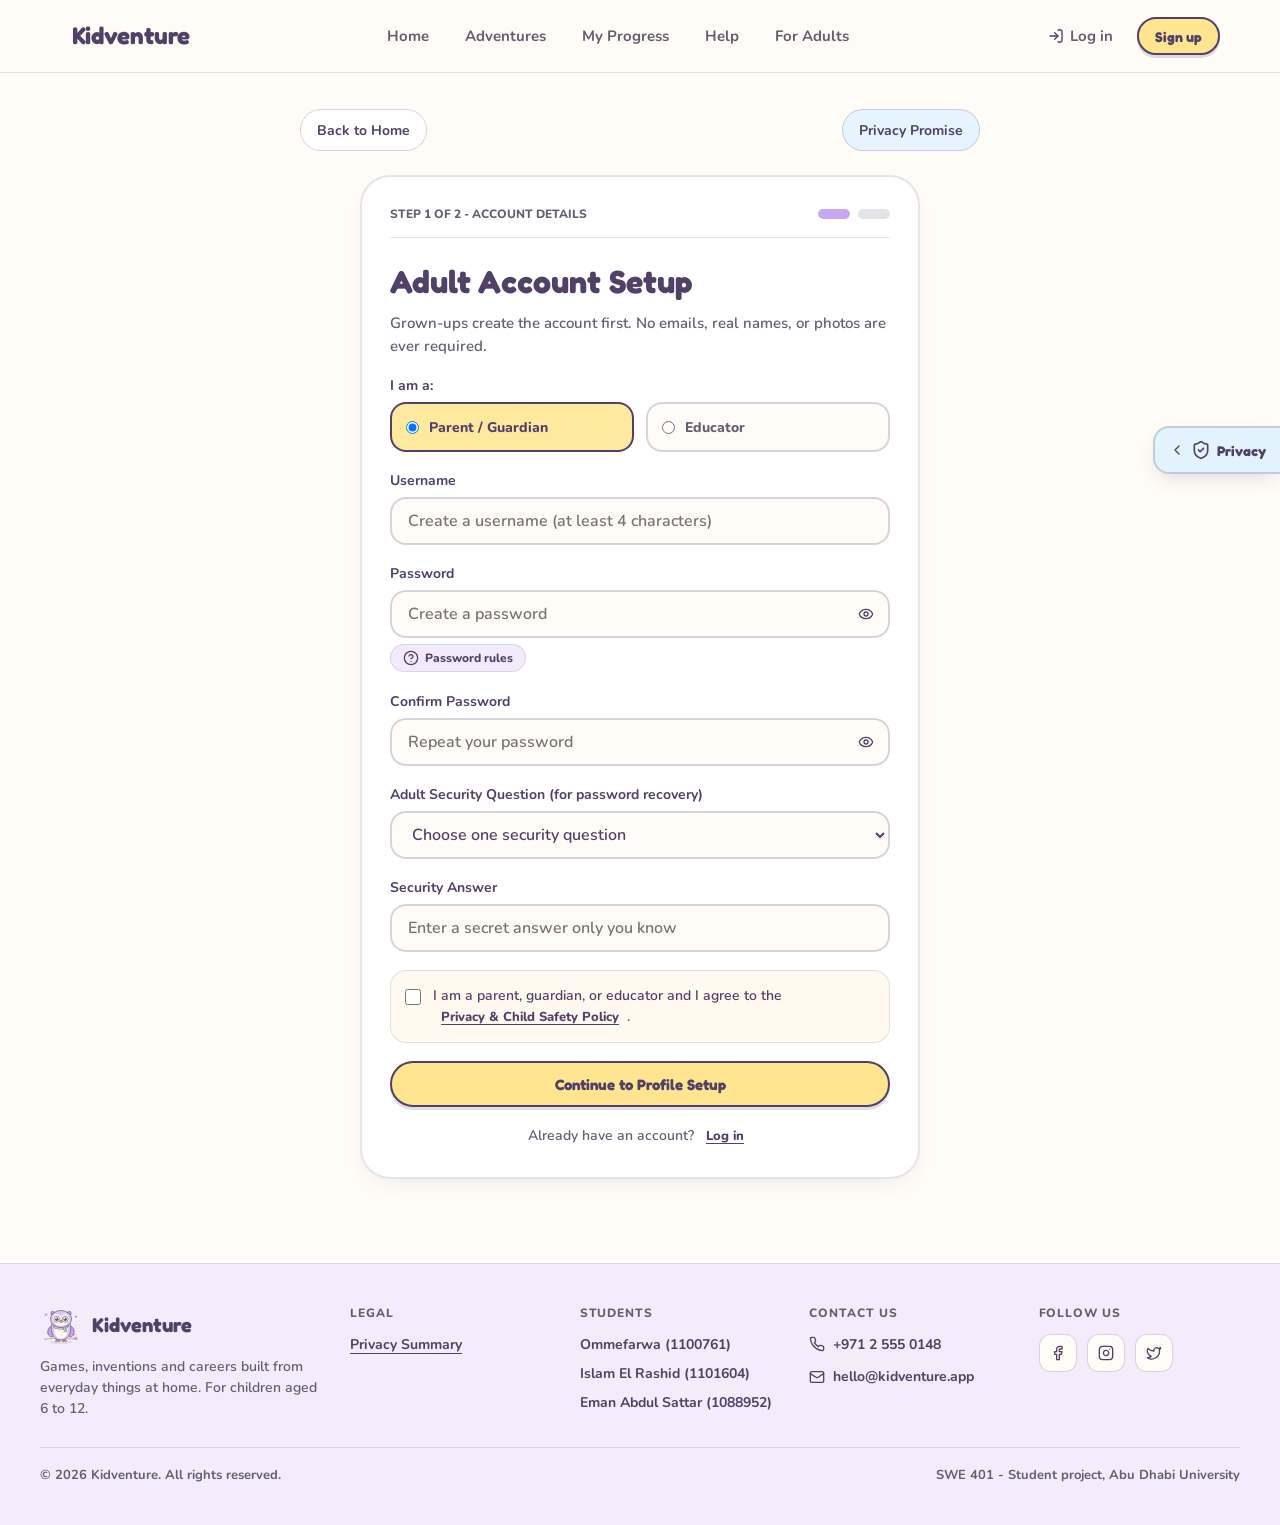
==== career-quest.html @ ae2e052d "Add interactive adventure pages, styles, and game logic." ====
<!doctype html>
<html lang="en">
  <head>
    <meta charset="UTF-8" />
    <meta name="viewport" content="width=device-width, initial-scale=1.0" />
    <title>AI Career Quest | Kidventure</title>
    <meta
      name="description"
      content="Explore interactive real-world roleplay missions as a Doctor, Engineer, Astronaut, or Scientist on Kidventure."
    />
    <link rel="preconnect" href="https://fonts.googleapis.com" />
    <link rel="preconnect" href="https://fonts.gstatic.com" crossorigin />
    <link
      rel="stylesheet"
      href="https://fonts.googleapis.com/css2?family=Fredoka:wght@400;500;600;700&family=Nunito:wght@500;600;700;800&display=swap"
    />
    <link rel="stylesheet" href="./styles.css" />
    <link rel="stylesheet" href="./adventures.css" />
  <script src="/_aistudio-iframe.js?v=29045eb3"></script></head>
  <body>
    <!-- Main page wrapper with shared header, Career Quest area, and footer -->
    <div class="page-wrapper">
      <div id="skip-link"></div>
      <header id="site-header"></header>

      <!-- Main content box where JavaScript draws the career picker and story steps -->
      <main id="main-content" class="page-content">
        <section id="career-quest-root" class="adventure-page"></section>
      </main>

      <footer id="site-footer"></footer>
    </div>

    <script src="./shared.js"></script>
    <script src="./adventures.js"></script>
    <script>
      var user = requireSignedInUser('career-explorer');
      var root = document.getElementById('career-quest-root');

      var questState = {
        step: 'select',
        profession: '',
        selectError: '',
        loadingError: '',
        scenario: null,
        chosenChoiceId: '',
        targetScene: 1,
        choiceError: '',
        notes: '',
        propImage: null,
        saved: false
      };

      // Takes the child back to the My Progress page
      function goBackToProgress() {
        window.location.href = './progress.html';
      }

      // Builds the top Back button, name tag, and mint Career Quest banner
      function makeBannerHtml() {
        return (
          '<div class="top-bar-row">' +
            '<button type="button" data-go-back class="back-button back-button-mint">' +
              drawSmallIcon('arrow-left', 'small-icon') +
              '<span>Back to Adventures</span>' +
            '</button>' +
            '<div class="user-tag">' +
              '<span>' + makeTextSafe(user.nickname) + '</span>' +
              ' &middot; ' +
              '<span>Ages ' + makeTextSafe(user.ageGroup) + '</span>' +
            '</div>' +
          '</div>' +
          '<div class="banner-card banner-mint">' +
            '<div class="banner-grid">' +
              '<div>' +
                '<p class="small-label">AI Career Quest</p>' +
                '<h1 class="banner-title">What Do You Want to Be Today?</h1>' +
                '<p class="banner-desc">Pick a career, make real-world problem-solving choices, and see how each decision shapes your mission!</p>' +
              '</div>' +
              '<div class="banner-art">' + buildActivityOwlSvg('career-explorer') + '</div>' +
            '</div>' +
          '</div>'
        );
      }

      // Draws whichever step of Career Quest is currently open
      function drawCareerPage() {
        if (!user || !root) return;
        var bodyHtml = '';

        if (questState.step === 'select') {
          var selectErrorHtml = '';
          if (questState.selectError) {
            selectErrorHtml = '<div role="alert" class="error-box">' + drawSmallIcon('circle-alert', 'medium-icon') + '<span>' + makeTextSafe(questState.selectError) + '</span></div>';
          }

          var defaultSelected = questState.profession ? '' : 'selected';
          var optionsHtml = '<option value="" disabled ' + defaultSelected + '>Select a profession...</option>';
          for (var i = 0; i < CAREER_LIST.length; i++) {
            var professionName = CAREER_LIST[i];
            var selectedText = questState.profession === professionName ? 'selected' : '';
            optionsHtml += '<option value="' + makeTextSafe(professionName) + '" ' + selectedText + '>' + makeTextSafe(professionName) + '</option>';
          }

          bodyHtml =
            '<form id="career-select-form" class="panel-card" novalidate>' +
              '<div>' +
                '<h2 class="panel-title">Choose Your Career Quest</h2>' +
                '<p class="panel-subtitle">Pick a profession below to begin your interactive mission!</p>' +
              '</div>' +
              selectErrorHtml +
              '<div class="field-group">' +
                '<label for="career-select" class="field-label">Select a Profession</label>' +
                '<select id="career-select" name="career_profession" class="select-input" required>' + optionsHtml + '</select>' +
              '</div>' +
              '<div class="panel-footer">' +
                '<button type="button" data-go-back class="button button-white">' + drawSmallIcon('arrow-left', 'small-icon') + '<span>Back to Adventures</span></button>' +
                '<div class="footer-actions">' +
                  '<button type="button" id="preview-loading-btn" class="back-button back-button-mint">' + drawSmallIcon('eye', 'small-icon') + '<span>Preview Loading Screen</span></button>' +
                  '<button type="submit" class="button button-mint button-large"><span>Start Mission</span>' + drawSmallIcon('arrow-right', 'small-icon') + '</button>' +
                '</div>' +
              '</div>' +
            '</form>';
        } else if (questState.step === 'loading') {
          bodyHtml = '<div id="discovery-room-box"></div>';
        } else if (questState.step === 'mission' && questState.scenario && questState.profession) {
          var scene = questState.scenario;
          var sceneLabel = scene.profession + ' - Scene ' + scene.stepNumber + ' of 2';
          var sceneBoxTitle = 'Scenario';
          if (scene.stepNumber === 3) {
            sceneLabel = scene.profession + ' - Mission Summary';
            sceneBoxTitle = 'Mission Result';
          }

          var bottomHtml = '';
          if (scene.stepNumber < 3) {
            var choiceErrorHtml = '';
            if (questState.choiceError) {
              choiceErrorHtml = '<div role="alert" class="error-box">' + drawSmallIcon('circle-alert', 'medium-icon') + '<span>' + makeTextSafe(questState.choiceError) + '</span></div>';
            }

            var choicesHtml = '';
            for (var c = 0; c < scene.choices.length; c++) {
              var choice = scene.choices[c];
              var isSelected = questState.chosenChoiceId === choice.id;
              var buttonClass = 'choice-button';
              if (isSelected) {
                buttonClass += ' selected';
              }
              choicesHtml +=
                '<button type="button" data-career-choice="' + makeTextSafe(choice.id) + '" aria-pressed="' + isSelected + '" class="' + buttonClass + '">' +
                  '<div>' +
                    '<p class="choice-title">' + makeTextSafe(choice.label) + '</p>' +
                    '<p class="choice-sub">' + makeTextSafe(choice.summary) + '</p>' +
                  '</div>' +
                  drawSmallIcon('arrow-right', 'small-icon') +
                '</button>';
            }

            bottomHtml =
              choiceErrorHtml +
              '<div class="detail-box-list">' +
                '<h3 class="detail-box-title">' + makeTextSafe(scene.question) + '</h3>' +
                '<div class="choice-list">' + choicesHtml + '</div>' +
              '</div>' +
              '<div class="detail-box detail-cream detail-box-list">' +
                '<div>' +
                  '<h4 class="detail-box-title-small">Share Your Own Idea or Prop Photo (Optional)</h4>' +
                  '<p class="detail-box-hint">Type or speak what you would do, or snap/upload a picture of a prop you are using!</p>' +
                '</div>' +
                '<div class="field-group">' +
                  '<label for="mission-notes-textarea" class="field-label">Your mission notes (Text or Voice)</label>' +
                  '<textarea id="mission-notes-textarea" rows="2" placeholder="e.g., I drew a stethoscope badge or planned my own rescue step!" class="textarea-input">' + makeTextSafe(questState.notes) + '</textarea>' +
                '</div>' +
                '<div id="mission-voice-box"></div>' +
                '<div id="mission-photo-box"></div>' +
              '</div>' +
              '<div class="panel-footer">' +
                '<button type="button" data-change-career class="button button-white"><span>Change Profession</span></button>' +
                '<button type="button" id="continue-scene-btn" class="button button-mint button-large"><span>Continue</span>' + drawSmallIcon('arrow-right', 'small-icon') + '</button>' +
              '</div>';
          } else {
            var noteBoxHtml = '';
            if (questState.notes.trim()) {
              noteBoxHtml = '<div class="note-banner">Your mission note: &ldquo;' + makeTextSafe(questState.notes.trim()) + '&rdquo;</div>';
            }

            var saveButtonHtml = '<button type="button" id="complete-mission-btn" class="button button-yellow">' + drawSmallIcon('star', 'small-icon') + '<span>Complete Mission</span></button>';
            if (questState.saved) {
              saveButtonHtml = '<button type="button" data-go-back class="button button-yellow">' + drawSmallIcon('circle-check', 'small-icon') + '<span>Saved! View My Progress</span></button>';
            }

            bottomHtml =
              noteBoxHtml +
              '<div class="panel-footer">' +
                '<div class="footer-actions">' +
                  '<button type="button" id="retry-choices-btn" class="button button-white">' + drawSmallIcon('refresh-cw', 'small-icon') + '<span>Try Different Choices</span></button>' +
                  '<button type="button" data-change-career class="button button-mint"><span>Change Profession</span></button>' +
                '</div>' +
                saveButtonHtml +
              '</div>';
          }

          bodyHtml =
            '<div class="panel-card">' +
              '<div class="sample-banner">' + drawSmallIcon('sparkles', 'small-icon') + '<span>Sample Career Story Preview</span></div>' +
              '<div class="panel-header">' +
                '<div>' +
                  '<p class="small-label">' + makeTextSafe(sceneLabel) + '</p>' +
                  '<h2 class="panel-title panel-title-row">' +
                    drawSmallIcon('compass', 'large-icon') +
                    '<span>' + makeTextSafe(scene.profession) + ' Mission</span>' +
                  '</h2>' +
                '</div>' +
                '<button type="button" data-change-career class="back-button back-button-mint">' +
                  drawSmallIcon('refresh-cw', 'small-icon') +
                  '<span>Change Profession</span>' +
                '</button>' +
              '</div>' +
              '<div class="detail-box detail-mint">' +
                '<p class="small-label">' + sceneBoxTitle + '</p>' +
                '<p class="detail-box-story">' + makeTextSafe(scene.scenario) + '</p>' +
                '<p class="objective-line">Mission Objective: <span class="difficulty-value">' + makeTextSafe(scene.objective) + '</span></p>' +
              '</div>' +
              bottomHtml +
            '</div>';
        }

        root.innerHTML = makeBannerHtml() + bodyHtml;

        var backButtons = root.querySelectorAll('[data-go-back]');
        for (var b = 0; b < backButtons.length; b++) {
          backButtons[b].onclick = goBackToProgress;
        }

        if (questState.step === 'select') {
          var careerSelect = document.getElementById('career-select');
          careerSelect.onchange = function () {
            questState.profession = careerSelect.value;
            questState.selectError = '';
          };

          document.getElementById('preview-loading-btn').onclick = function () {
            questState.selectError = '';
            questState.targetScene = 1;
            questState.chosenChoiceId = '';
            questState.saved = false;
            questState.loadingError = '';
            questState.step = 'loading';
            drawCareerPage();
          };

          document.getElementById('career-select-form').onsubmit = function (event) {
            event.preventDefault();
            if (!questState.profession) {
              questState.selectError = 'Please pick a career from the list first!';
              drawCareerPage();
              return;
            }
            questState.selectError = '';
            questState.targetScene = 1;
            questState.chosenChoiceId = '';
            questState.saved = false;
            questState.loadingError = '';
            questState.step = 'loading';
            drawCareerPage();
          };
        } else if (questState.step === 'loading') {
          var statusText = 'Preparing Your Career Mission';
          var roleNote = '';
          if (questState.profession) {
            statusText = 'Preparing Your ' + questState.profession + ' Mission';
            roleNote = 'Selected role: ' + questState.profession;
          }
          var resultButtonLabel = 'View Sample Scenario';
          if (questState.targetScene === 3) {
            resultButtonLabel = 'View Mission Outcome';
          }

          showDiscoveryRoom(document.getElementById('discovery-room-box'), {
            environment: 'discovery',
            statusLabel: statusText,
            professionNote: roleNote,
            resultButtonLabel: resultButtonLabel,
            errorMessage: questState.loadingError,
            onContinueToSample: function () {
              var chosenProfession = questState.profession || 'Astronaut';
              if (!questState.profession) questState.profession = chosenProfession;
              if (questState.targetScene === 1) {
                var sceneOne = getCareerStepOne(chosenProfession);
                questState.scenario = sceneOne;
                questState.chosenChoiceId = (sceneOne.choices[0] && sceneOne.choices[0].id) || '';
              } else if (questState.targetScene === 2) {
                var sceneTwo = getCareerNextStep(chosenProfession, questState.chosenChoiceId);
                questState.scenario = sceneTwo;
                questState.chosenChoiceId = (sceneTwo.choices[0] && sceneTwo.choices[0].id) || '';
              } else {
                questState.scenario = getCareerOutcome(chosenProfession, questState.chosenChoiceId);
              }
              questState.step = 'mission';
              drawCareerPage();
            },
            onCancelToInput: function () {
              questState.loadingError = '';
              if (questState.scenario) {
                questState.step = 'mission';
              } else {
                questState.step = 'select';
              }
              drawCareerPage();
            },
            onRetryRequest: function () {
              questState.loadingError = '';
              drawCareerPage();
            }
          });
        } else if (questState.step === 'mission') {
          var changeCareerButtons = root.querySelectorAll('[data-change-career]');
          for (var p = 0; p < changeCareerButtons.length; p++) {
            changeCareerButtons[p].onclick = function () {
              questState.scenario = null;
              questState.chosenChoiceId = '';
              questState.choiceError = '';
              questState.loadingError = '';
              questState.notes = '';
              questState.propImage = null;
              questState.saved = false;
              questState.step = 'select';
              drawCareerPage();
            };
          }

          var choiceButtons = root.querySelectorAll('[data-career-choice]');
          for (var j = 0; j < choiceButtons.length; j++) {
            choiceButtons[j].onclick = function () {
              questState.chosenChoiceId = this.getAttribute('data-career-choice');
              questState.choiceError = '';
              drawCareerPage();
            };
          }

          var notesTextarea = document.getElementById('mission-notes-textarea');
          if (notesTextarea) {
            notesTextarea.oninput = function () {
              questState.notes = notesTextarea.value;
            };
          }

          var voiceBox = document.getElementById('mission-voice-box');
          if (voiceBox) {
            setupVoiceInput(voiceBox, {
              label: 'Record Voice Response',
              onTranscript: function (spokenText) {
                if (questState.notes) {
                  questState.notes = questState.notes + ' ' + spokenText;
                } else {
                  questState.notes = spokenText;
                }
                if (notesTextarea) notesTextarea.value = questState.notes;
              }
            });
          }

          var photoBox = document.getElementById('mission-photo-box');
          if (photoBox) {
            setupPhotoPicker(photoBox, {
              image: questState.propImage,
              buttonAccentClass: 'button-mint',
              uploadLabel: 'Upload Prop Photo',
              sampleLabel: 'Use sample mission drawing',
              onChange: function (chosenImage) {
                questState.propImage = chosenImage;
              }
            });
          }

          var continueButton = document.getElementById('continue-scene-btn');
          if (continueButton) {
            continueButton.onclick = function () {
              if (!questState.scenario || !questState.profession) return;
              if (!questState.chosenChoiceId) {
                questState.choiceError = 'Tap one of the choices above before continuing!';
                drawCareerPage();
                return;
              }
              questState.choiceError = '';
              if (questState.scenario.stepNumber === 1) {
                questState.targetScene = 2;
              } else {
                questState.targetScene = 3;
              }
              questState.loadingError = '';
              questState.step = 'loading';
              drawCareerPage();
            };
          }

          var retryButton = document.getElementById('retry-choices-btn');
          if (retryButton) {
            retryButton.onclick = function () {
              if (!questState.profession) return;
              questState.targetScene = 1;
              questState.chosenChoiceId = '';
              questState.choiceError = '';
              questState.saved = false;
              questState.loadingError = '';
              questState.step = 'loading';
              drawCareerPage();
            };
          }

          var completeButton = document.getElementById('complete-mission-btn');
          if (completeButton) {
            completeButton.onclick = function () {
              if (!questState.profession || questState.saved) return;
              saveNewAdventure({
                id: 'career-explorer-' + Date.now(),
                feature: 'career-explorer',
                title: questState.profession + ' Career Quest',
                domain: 'Think',
                completedAt: 'Just now'
              });
              questState.saved = true;
              drawCareerPage();
            };
          }
        }
      }

      if (user) {
        loadHeaderAndFooter('adventures');
        drawCareerPage();
      }
    </script>
  </body>
</html>
---- styles.css ----
/* Basic page setup so spacing and text look the same everywhere */
* {
  box-sizing: border-box;
  margin: 0;
  padding: 0;
}

html {
  scroll-behavior: smooth;
}

body {
  font-family: "Nunito", Arial, sans-serif;
  background-color: #FFFCF7;
  color: #514168;
  line-height: 1.5;
}

a {
  color: inherit;
  text-decoration: none;
}

button,
input,
select,
textarea {
  font-family: inherit;
  color: inherit;
}

ul {
  list-style: none;
}

/* Main page box that keeps the bottom footer at the end of the page */
.page-wrapper {
  min-height: 100vh;
  display: flex;
  flex-direction: column;
  background-color: #FFFCF7;
  color: #514168;
}

.page-content {
  flex: 1;
}

.page-container {
  max-width: 1200px;
  margin: 0 auto;
  padding: 0 20px;
}

.help-container {
  max-width: 960px;
  margin: 0 auto;
  padding: 0 20px;
}

.hidden {
  display: none !important;
}

/* Small, medium, and large icon sizes */
.small-icon {
  width: 16px;
  height: 16px;
  display: block;
  flex-shrink: 0;
}

.medium-icon {
  width: 20px;
  height: 20px;
  display: block;
  flex-shrink: 0;
}

.large-icon {
  width: 24px;
  height: 24px;
  display: block;
  flex-shrink: 0;
}

/* Rounded title font, small labels, and yellow marker highlight */
.title-font {
  font-family: "Fredoka", "Nunito", sans-serif;
}

.small-label {
  font-size: 12px;
  font-weight: 800;
  letter-spacing: 0.08em;
  text-transform: uppercase;
  color: #625F70;
}

.highlight-word {
  position: relative;
  display: inline-block;
  z-index: 1;
}

.highlight-word::after {
  content: "";
  position: absolute;
  left: -4px;
  right: -4px;
  bottom: 4px;
  height: 12px;
  background-color: #FFE58F;
  border-radius: 999px;
  z-index: -1;
}

/* Hidden link for keyboard users to jump straight to the main page */
.skip-link {
  position: absolute;
  left: -9999px;
  top: 12px;
  background-color: #FFF2B3;
  color: #514168;
  font-weight: 700;
  padding: 10px 18px;
  border-radius: 999px;
  z-index: 100;
}

.skip-link:focus {
  left: 16px;
}

/* Top menu bar with logo, page links, and login buttons */
.site-header {
  position: sticky;
  top: 0;
  z-index: 30;
  background-color: rgba(255, 252, 247, 0.96);
  border-bottom: 1px solid rgba(81, 65, 104, 0.14);
}

.header-inner {
  max-width: 1200px;
  margin: 0 auto;
  padding: 12px 20px;
  display: flex;
  align-items: center;
  justify-content: space-between;
  gap: 16px;
}

.brand-logo {
  font-family: "Fredoka", "Nunito", sans-serif;
  font-size: 24px;
  font-weight: 700;
  color: #514168;
  padding: 6px 12px;
  border-radius: 999px;
  white-space: nowrap;
  transition: transform 0.18s ease, background-color 0.18s ease;
}

.brand-logo:hover {
  background-color: #FFF4DF;
  transform: translateY(-1px);
}

.top-links {
  display: none;
  align-items: center;
  gap: 8px;
}

.top-link {
  display: inline-flex;
  align-items: center;
  gap: 6px;
  padding: 9px 14px;
  border-radius: 999px;
  font-size: 15px;
  font-weight: 700;
  color: #625F70;
  border: none;
  background: transparent;
  cursor: pointer;
  transition: background-color 0.18s ease, color 0.18s ease, transform 0.18s ease;
}

.top-link:hover {
  background-color: #EFE4FC;
  color: #514168;
  transform: translateY(-1px);
}

.top-link.active {
  background-color: #FFE58F;
  color: #514168;
  box-shadow: 0 3px 0 rgba(81, 65, 104, 0.16);
}

.header-account-area {
  display: none;
  align-items: center;
  gap: 10px;
}

.profile-badge-link {
  display: inline-flex;
  align-items: center;
  gap: 8px;
  padding: 6px 14px;
  min-height: 42px;
  border-radius: 999px;
  border: 1px solid rgba(81, 65, 104, 0.22);
  background-color: rgba(167, 232, 198, 0.7);
  font-size: 14px;
  font-weight: 800;
  color: #514168;
  transition: transform 0.18s ease, background-color 0.18s ease;
}

.profile-badge-link:hover {
  background-color: #9BE3BD;
  transform: translateY(-1px);
}

.logout-button {
  display: inline-flex;
  align-items: center;
  gap: 6px;
  padding: 8px 14px;
  min-height: 42px;
  border-radius: 999px;
  border: 1px solid rgba(81, 65, 104, 0.14);
  background-color: #FFFFFF;
  font-size: 14px;
  font-weight: 700;
  color: #625F70;
  cursor: pointer;
  transition: background-color 0.18s ease, color 0.18s ease;
}

.logout-button:hover {
  background-color: rgba(248, 185, 213, 0.6);
  color: #514168;
}

.mobile-menu-button {
  display: inline-flex;
  align-items: center;
  justify-content: center;
  width: 44px;
  height: 44px;
  border-radius: 999px;
  border: 1px solid rgba(81, 65, 104, 0.22);
  background-color: #FFFFFF;
  color: #514168;
  cursor: pointer;
}

.mobile-menu-panel {
  border-top: 1px solid rgba(81, 65, 104, 0.14);
  background-color: #FFFCF7;
  padding: 16px 20px;
}

.mobile-menu-links {
  display: flex;
  flex-direction: column;
  gap: 6px;
}

.mobile-menu-auth {
  margin-top: 12px;
  padding-top: 12px;
  border-top: 1px solid rgba(81, 65, 104, 0.14);
  display: flex;
  gap: 10px;
  flex-wrap: wrap;
}

/* Rounded buttons used across all pages */
.button {
  display: inline-flex;
  align-items: center;
  justify-content: center;
  gap: 8px;
  min-height: 46px;
  padding: 11px 22px;
  border-radius: 999px;
  border: 2px solid #514168;
  font-family: "Fredoka", "Nunito", sans-serif;
  font-size: 15px;
  font-weight: 700;
  cursor: pointer;
  box-shadow: 0 3px 0 rgba(81, 65, 104, 0.18);
  transition: transform 0.16s ease, background-color 0.16s ease, box-shadow 0.16s ease;
}

.button:hover {
  transform: translateY(-2px);
  box-shadow: 0 6px 14px -6px rgba(81, 65, 104, 0.25);
}

.button:active {
  transform: translateY(1px);
}

.button-small {
  min-height: 38px;
  padding: 6px 16px;
  font-size: 14px;
}

.button-large {
  min-height: 52px;
  padding: 13px 26px;
  font-size: 17px;
}

.button-wide {
  width: 100%;
}

.button-yellow {
  background-color: #FFE58F;
  color: #514168;
}

.button-yellow:hover {
  background-color: #FFD966;
}

.button-white {
  background-color: #FFFFFF;
  color: #514168;
}

.button-white:hover {
  background-color: #EFE4FC;
}

.button-sand {
  background-color: #F6ECE1;
  color: #514168;
}

.button-sand:hover {
  background-color: #EBDCCB;
}

.button-peach {
  background-color: #FFEBE0;
  color: #514168;
}

.button-peach:hover {
  background-color: #FFD8BC;
}

.button-mint {
  background-color: #E2F8EC;
  color: #514168;
}

.button-mint:hover {
  background-color: #C8EBD7;
}

/* Welcome banner at the top of the home page */
.welcome-banner {
  position: relative;
  overflow: hidden;
  padding: 40px 0 80px;
  background: linear-gradient(180deg, #EAF6FE 0%, #F7EFFC 55%, #FFFCF7 100%);
}

.welcome-grid {
  display: grid;
  grid-template-columns: 1fr;
  gap: 36px;
  align-items: center;
}

.welcome-tag {
  font-size: 14px;
  font-weight: 800;
  color: #625F70;
  margin-bottom: 12px;
}

.welcome-title {
  font-family: "Fredoka", "Nunito", sans-serif;
  font-size: 38px;
  font-weight: 700;
  line-height: 1.15;
  color: #514168;
  margin-bottom: 16px;
}

.welcome-text {
  font-size: 18px;
  font-weight: 600;
  color: #625F70;
  max-width: 560px;
  margin-bottom: 22px;
}

.welcome-buttons {
  display: flex;
  flex-wrap: wrap;
  gap: 14px;
  margin-bottom: 18px;
}

.welcome-note {
  display: flex;
  align-items: center;
  gap: 8px;
  font-size: 14px;
  font-weight: 700;
  color: #514168;
}

.owl-card {
  display: flex;
  flex-direction: column;
  align-items: center;
  margin: 0 auto;
  padding: 28px 32px;
  border-radius: 40px;
  border: 2px solid rgba(81, 65, 104, 0.14);
  background-color: rgba(255, 252, 247, 0.85);
  box-shadow: 0 10px 26px -12px rgba(81, 65, 104, 0.14);
}

.owl-caption {
  margin-top: 8px;
  font-size: 12px;
  font-weight: 800;
  color: #625F70;
  text-align: center;
}

.banner-wave {
  position: absolute;
  bottom: 0;
  left: 0;
  right: 0;
  line-height: 0;
  pointer-events: none;
}

.banner-wave-image {
  width: 100%;
  height: 46px;
  display: block;
}

/* Home page spacing and centered section titles */
.home-section {
  padding: 52px 0;
}

.section-header {
  max-width: 680px;
  margin: 0 auto 36px;
  text-align: center;
}

.section-title {
  font-family: "Fredoka", "Nunito", sans-serif;
  font-size: 32px;
  font-weight: 700;
  color: #514168;
  margin-top: 6px;
}

.section-subtitle {
  font-size: 16px;
  font-weight: 600;
  color: #625F70;
  margin-top: 10px;
}

/* Three activity cards */
.three-col-grid {
  display: grid;
  grid-template-columns: 1fr;
  gap: 24px;
}

.activity-card {
  display: flex;
  flex-direction: column;
  height: 100%;
  padding: 24px;
  border-radius: 30px;
  border: 2px solid rgba(81, 65, 104, 0.14);
  transition: transform 0.2s ease, box-shadow 0.2s ease;
}

.activity-card:hover {
  transform: translateY(-4px);
  box-shadow: 0 16px 32px -12px rgba(81, 65, 104, 0.2);
}

.card-sand { background-color: #EBDCCB; }
.card-peach { background-color: #FFD8BC; }
.card-mint { background-color: #C8EBD7; }

.activity-picture-box {
  height: 176px;
  margin-bottom: 18px;
  border-radius: 22px;
  background-color: rgba(255, 255, 255, 0.92);
  padding: 12px;
  display: flex;
  align-items: center;
  justify-content: center;
}

.activity-card-tag {
  font-size: 12px;
  font-weight: 800;
  text-transform: uppercase;
  color: #625F70;
}

.activity-card-title {
  font-family: "Fredoka", "Nunito", sans-serif;
  font-size: 24px;
  font-weight: 700;
  margin-top: 4px;
}

.activity-card-text {
  font-size: 15px;
  font-weight: 600;
  margin-top: 8px;
}

.activity-card-footer {
  margin-top: auto;
  padding-top: 20px;
}

/* How it works three steps box */
.steps-panel {
  background-color: #FFF9EF;
  border: 1px solid rgba(81, 65, 104, 0.14);
  border-radius: 36px;
  padding: 44px 28px;
}

.step-card {
  background-color: #FFFFFF;
  border: 1px solid rgba(81, 65, 104, 0.14);
  border-radius: 26px;
  padding: 26px;
  text-align: center;
  box-shadow: 0 8px 20px -10px rgba(81, 65, 104, 0.1);
}

.step-number {
  width: 54px;
  height: 54px;
  margin: 0 auto 14px;
  border-radius: 999px;
  border: 2px solid rgba(81, 65, 104, 0.22);
  display: flex;
  align-items: center;
  justify-content: center;
  font-family: "Fredoka", "Nunito", sans-serif;
  font-size: 24px;
  font-weight: 700;
}

.step-blue { background-color: #A9D9FA; }
.step-pink { background-color: #F8B9D5; }
.step-green { background-color: #A7E8C6; }

.step-title {
  font-family: "Fredoka", "Nunito", sans-serif;
  font-size: 22px;
  font-weight: 700;
  margin-bottom: 6px;
}

.step-text {
  font-size: 15px;
  font-weight: 600;
  color: #625F70;
}

/* Five learning skills row */
.skills-grid {
  display: grid;
  grid-template-columns: 1fr;
  gap: 16px;
}

.skill-badge {
  display: flex;
  flex-direction: column;
  align-items: center;
  text-align: center;
  padding: 20px;
  border-radius: 26px;
  border: 2px solid rgba(81, 65, 104, 0.14);
  cursor: pointer;
  transition: transform 0.18s ease, box-shadow 0.18s ease;
}

.skill-badge:hover {
  transform: translateY(-3px);
  box-shadow: 0 16px 32px -12px rgba(81, 65, 104, 0.2);
}

.skill-badge.selected {
  border-color: #514168;
  box-shadow: 0 10px 22px -10px rgba(81, 65, 104, 0.24);
}

.skill-blue { background-color: #E3F3FE; }
.skill-pink { background-color: #FDE8F2; }
.skill-green { background-color: #E2F8EC; }
.skill-yellow { background-color: #FFF7D6; }
.skill-purple { background-color: #EFE4FC; }

.skill-title {
  font-family: "Fredoka", "Nunito", sans-serif;
  font-size: 20px;
  font-weight: 700;
  margin-top: 10px;
}

.skill-sub {
  font-size: 14px;
  font-weight: 800;
  color: #514168;
}

.skill-text {
  font-size: 13px;
  font-weight: 600;
  color: #625F70;
  margin-top: 6px;
}

.skill-tip-bar {
  max-width: 780px;
  margin: 24px auto 0;
  padding: 16px 22px;
  border-radius: 22px;
  border: 1px solid rgba(81, 65, 104, 0.14);
  background-color: #FFFFFF;
  display: flex;
  align-items: center;
  gap: 16px;
  box-shadow: 0 10px 26px -12px rgba(81, 65, 104, 0.14);
  font-size: 15px;
  font-weight: 700;
}

/* Adults section and privacy summary box */
.adults-grid {
  display: grid;
  grid-template-columns: 1fr;
  gap: 24px;
}

.adults-card {
  background-color: #E3F3FE;
  border: 2px solid rgba(81, 65, 104, 0.14);
  border-radius: 34px;
  padding: 34px;
  display: flex;
  flex-direction: column;
  justify-content: space-between;
}

.adults-list {
  margin-top: 22px;
  display: flex;
  flex-direction: column;
  gap: 14px;
  font-weight: 700;
}

.adults-list li {
  display: flex;
  align-items: flex-start;
  gap: 12px;
}

.adults-action {
  margin-top: 24px;
}

.check-circle {
  width: 24px;
  height: 24px;
  border-radius: 999px;
  background-color: #A7E8C6;
  border: 1px solid rgba(81, 65, 104, 0.22);
  display: inline-flex;
  align-items: center;
  justify-content: center;
  flex-shrink: 0;
}

.privacy-corner {
  background-color: #FFF9EF;
  border: 2px solid rgba(81, 65, 104, 0.14);
  border-radius: 34px;
  padding: 34px;
  display: flex;
  flex-direction: column;
  justify-content: space-between;
}

.privacy-corner-title {
  font-family: "Fredoka", "Nunito", sans-serif;
  font-size: 24px;
  font-weight: 700;
}

.privacy-corner-sub {
  font-size: 13px;
  font-weight: 700;
  color: #625F70;
}

.privacy-corner-text {
  margin-top: 14px;
  font-size: 15px;
  font-weight: 600;
  color: #625F70;
}

.privacy-note-box {
  margin-top: 18px;
  padding: 16px;
  border-radius: 18px;
  border: 2px dashed rgba(81, 65, 104, 0.22);
  background-color: #FFFFFF;
}

.privacy-note-heading {
  font-size: 12px;
  font-weight: 800;
  text-transform: uppercase;
}

.privacy-note-text {
  margin-top: 4px;
  font-size: 14px;
  font-weight: 600;
  color: #625F70;
}

.privacy-corner-btn {
  margin-top: 20px;
}

/* Bottom sign-up box on the home page */
.signup-banner {
  background-color: #FFD8BC;
  border: 2px solid rgba(81, 65, 104, 0.14);
  border-radius: 36px;
  padding: 36px;
  display: flex;
  flex-direction: column;
  align-items: center;
  justify-content: space-between;
  gap: 24px;
  text-align: center;
}

.signup-banner-left {
  display: flex;
  flex-direction: column;
  align-items: center;
  gap: 18px;
}

.signup-banner-title {
  font-family: "Fredoka", "Nunito", sans-serif;
  font-size: 30px;
  font-weight: 700;
}

.signup-banner-text {
  margin-top: 4px;
  font-size: 16px;
  font-weight: 700;
  color: #625F70;
}

/* Hoot the Owl speech bubble, blinking eyes, and bounce effect */
.owl-box {
  position: relative;
  display: inline-flex;
  flex-direction: column;
  align-items: center;
}

.owl-bubble {
  margin-bottom: 12px;
  max-width: 280px;
  padding: 12px 16px;
  border-radius: 18px;
  border: 2px solid rgba(81, 65, 104, 0.22);
  background-color: #FFFFFF;
  text-align: center;
  font-size: 14px;
  font-weight: 700;
  box-shadow: 0 8px 20px -6px rgba(81, 65, 104, 0.16);
}

.owl-button {
  border: none;
  background: transparent;
  padding: 4px;
  cursor: pointer;
  border-radius: 999px;
}

.owl-size-hero { width: 240px; height: 240px; }
.owl-size-medium { width: 170px; height: 170px; }
.owl-size-small { width: 96px; height: 96px; }
.owl-size-mini { width: 42px; height: 42px; }

.owl-picture,
.activity-owl-picture {
  width: 100%;
  height: 100%;
  display: block;
  object-fit: contain;
}

.skill-picture {
  width: 56px;
  height: 56px;
  display: block;
}

@keyframes owl-bounce {
  0%, 100% { transform: translateY(0); }
  50% { transform: translateY(-10px); }
}

.owl-bouncing {
  animation: owl-bounce 0.45s ease;
}

/* Help page banner and question cards */
.help-banner {
  background-color: rgba(243, 235, 252, 0.75);
  border: 2px solid rgba(81, 65, 104, 0.14);
  border-radius: 34px;
  padding: 32px;
  display: flex;
  flex-direction: column;
  align-items: center;
  gap: 24px;
  text-align: center;
  margin-top: 36px;
}

.help-buttons {
  display: flex;
  flex-wrap: wrap;
  gap: 14px;
  margin-top: 18px;
}

.question-list {
  margin-top: 28px;
  margin-bottom: 48px;
  display: flex;
  flex-direction: column;
  gap: 12px;
}

.question-card {
  border-radius: 22px;
  border: 2px solid rgba(81, 65, 104, 0.14);
  background-color: #FFFFFF;
  overflow: hidden;
}

.question-button {
  width: 100%;
  min-height: 60px;
  padding: 16px 22px;
  border: none;
  background-color: #FFFFFF;
  display: flex;
  align-items: center;
  justify-content: space-between;
  gap: 16px;
  text-align: left;
  font-family: "Fredoka", "Nunito", sans-serif;
  font-size: 18px;
  font-weight: 700;
  cursor: pointer;
}

.question-button:hover {
  background-color: #FFF9EF;
}

.question-answer {
  border-top: 1px solid rgba(81, 65, 104, 0.14);
  background-color: #FFFCF7;
  padding: 16px 22px;
  font-size: 15px;
  font-weight: 600;
  color: #625F70;
}

/* Slide-out privacy panel on the right side of the screen */
.privacy-side-button {
  position: fixed;
  right: 0;
  top: 50%;
  transform: translateY(-50%);
  z-index: 30;
  display: flex;
  align-items: center;
  gap: 6px;
  padding: 12px 14px;
  border-radius: 16px 0 0 16px;
  border: 2px solid rgba(81, 65, 104, 0.22);
  border-right: none;
  background-color: #E3F3FE;
  font-family: "Fredoka", "Nunito", sans-serif;
  font-size: 14px;
  font-weight: 700;
  cursor: pointer;
  box-shadow: 0 8px 20px -6px rgba(81, 65, 104, 0.2);
}

.privacy-side-button:hover {
  background-color: #A9D9FA;
}

.privacy-background {
  position: fixed;
  inset: 0;
  z-index: 40;
  background-color: rgba(81, 65, 104, 0.25);
}

.privacy-panel {
  position: fixed;
  top: 0;
  right: 0;
  bottom: 0;
  width: 100%;
  max-width: 420px;
  z-index: 50;
  background-color: #FFFCF7;
  border-left: 2px solid rgba(81, 65, 104, 0.14);
  box-shadow: -10px 0 30px rgba(81, 65, 104, 0.2);
  display: flex;
  flex-direction: column;
}

.privacy-panel-header {
  display: flex;
  align-items: center;
  justify-content: space-between;
  padding: 18px 22px;
  background-color: #E3F3FE;
  border-bottom: 1px solid rgba(81, 65, 104, 0.14);
}

.privacy-panel-title {
  font-family: "Fredoka", "Nunito", sans-serif;
  font-size: 20px;
  font-weight: 700;
}

.privacy-panel-subtitle {
  font-size: 12px;
  font-weight: 600;
  color: #625F70;
}

.close-circle-button {
  width: 40px;
  height: 40px;
  border-radius: 999px;
  border: 1px solid rgba(81, 65, 104, 0.14);
  background-color: #FFFFFF;
  display: inline-flex;
  align-items: center;
  justify-content: center;
  cursor: pointer;
}

.privacy-panel-body {
  flex: 1;
  overflow-y: auto;
  padding: 22px;
  display: flex;
  flex-direction: column;
  gap: 14px;
}

.privacy-promise-card {
  display: flex;
  align-items: center;
  gap: 14px;
  padding: 14px;
  border-radius: 16px;
  border: 1px solid rgba(81, 65, 104, 0.14);
  background-color: rgba(239, 228, 252, 0.75);
  font-size: 14px;
  font-weight: 700;
}

.privacy-info-card {
  padding: 14px;
  border-radius: 16px;
  border: 1px solid rgba(81, 65, 104, 0.14);
  background-color: #FFFFFF;
}

.privacy-info-card h3 {
  font-family: "Fredoka", "Nunito", sans-serif;
  font-size: 16px;
  margin-bottom: 4px;
}

.privacy-info-card p {
  font-size: 14px;
  color: #625F70;
}

.privacy-panel-footer {
  padding: 16px 22px;
  background-color: #FFF9EF;
  border-top: 1px solid rgba(81, 65, 104, 0.14);
}

/* Bottom footer shown on every page */
.site-footer {
  margin-top: 32px;
  border-top: 1px solid rgba(81, 65, 104, 0.14);
  background-color: rgba(239, 228, 252, 0.65);
  padding: 40px 20px;
}

.footer-inner {
  max-width: 1200px;
  margin: 0 auto;
}

.footer-grid {
  display: grid;
  grid-template-columns: 1fr;
  gap: 28px;
}

.footer-brand-row {
  display: flex;
  align-items: center;
  gap: 10px;
}

.footer-brand-name {
  font-family: "Fredoka", "Nunito", sans-serif;
  font-size: 20px;
  font-weight: 700;
}

.footer-text {
  margin-top: 10px;
  max-width: 280px;
  font-size: 14px;
  font-weight: 600;
  color: #625F70;
}

.footer-heading {
  font-size: 12px;
  font-weight: 800;
  text-transform: uppercase;
  letter-spacing: 0.08em;
  color: #625F70;
  margin-bottom: 12px;
}

.footer-list {
  display: flex;
  flex-direction: column;
  gap: 8px;
  font-size: 14px;
  font-weight: 700;
}

.footer-link {
  background: transparent;
  border: none;
  padding: 0;
  font-size: 14px;
  font-weight: 700;
  text-decoration: underline;
  text-underline-offset: 4px;
  cursor: pointer;
}

.footer-contact-link {
  display: inline-flex;
  align-items: center;
  gap: 8px;
}

.footer-contact-link:hover {
  text-decoration: underline;
}

.footer-social-links {
  display: flex;
  gap: 10px;
}

.social-button {
  width: 38px;
  height: 38px;
  border-radius: 12px;
  border: 1.5px solid rgba(81, 65, 104, 0.22);
  background-color: #FFFCF7;
  display: inline-flex;
  align-items: center;
  justify-content: center;
  transition: transform 0.16s ease, background-color 0.16s ease;
}

.social-button:hover {
  background-color: #FFE58F;
  transform: translateY(-2px);
}

.footer-bottom {
  margin-top: 28px;
  padding-top: 18px;
  border-top: 1px solid rgba(81, 65, 104, 0.14);
  display: flex;
  flex-wrap: wrap;
  justify-content: space-between;
  gap: 12px;
  font-size: 13px;
  font-weight: 700;
  color: #625F70;
}

/* Layout changes for wider tablet and computer screens */
@media (min-width: 640px) {
  .skills-grid {
    grid-template-columns: repeat(2, 1fr);
  }
  .footer-grid {
    grid-template-columns: repeat(2, 1fr);
  }
}

@media (min-width: 768px) {
  .top-links {
    display: flex;
  }
  .header-account-area {
    display: flex;
  }
  .mobile-menu-button {
    display: none;
  }
  .three-col-grid {
    grid-template-columns: repeat(3, 1fr);
  }
  .signup-banner {
    flex-direction: row;
    text-align: left;
  }
  .signup-banner-left {
    flex-direction: row;
  }
  .help-banner {
    flex-direction: row;
    text-align: left;
  }
}

@media (min-width: 1024px) {
  .welcome-grid {
    grid-template-columns: 7fr 5fr;
  }
  .welcome-title {
    font-size: 56px;
  }
  .owl-size-hero {
    width: 300px;
    height: 300px;
  }
  .skills-grid {
    grid-template-columns: repeat(5, 1fr);
  }
  .adults-grid {
    grid-template-columns: 7fr 5fr;
  }
  .footer-grid {
    grid-template-columns: 1.4fr 1fr 1fr 1fr 1fr;
  }
}
---- adventures.css ----
/* Page space for the three adventure activity pages */
.adventure-page {
  max-width: 1024px;
  margin: 0 auto;
  padding: 32px 20px 52px;
}

/* Top bar with the back button and the child name and age tag */
.top-bar-row {
  display: flex;
  flex-wrap: wrap;
  align-items: center;
  justify-content: space-between;
  gap: 12px;
  margin-bottom: 22px;
}

.back-button {
  display: inline-flex;
  align-items: center;
  gap: 8px;
  min-height: 42px;
  padding: 8px 16px;
  border-radius: 999px;
  border: 1px solid rgba(81, 65, 104, 0.22);
  background-color: #FFFFFF;
  font-size: 14px;
  font-weight: 700;
  color: #514168;
  cursor: pointer;
  transition: transform 0.16s ease, background-color 0.16s ease;
}

.back-button:hover {
  transform: translateY(-1px);
  background-color: #FFF4DF;
}

.back-button-sand:hover {
  background-color: rgba(235, 220, 203, 0.7);
}

.back-button-peach:hover {
  background-color: rgba(255, 216, 188, 0.7);
}

.back-button-mint:hover {
  background-color: rgba(200, 235, 215, 0.75);
}

.user-tag {
  font-size: 13px;
  font-weight: 800;
  color: #625F70;
}

/* Colored top banner box with the activity title and owl drawing */
.banner-card {
  margin-bottom: 24px;
  border-radius: 32px;
  border: 2px solid rgba(81, 65, 104, 0.14);
  padding: 24px;
}

.banner-sand { background-color: #EBDCCB; }
.banner-peach { background-color: #FFD8BC; }
.banner-mint { background-color: #C8EBD7; }

.banner-grid {
  display: grid;
  grid-template-columns: 1fr;
  gap: 20px;
  align-items: center;
}

.banner-title {
  font-family: "Fredoka", "Nunito", sans-serif;
  font-size: 32px;
  font-weight: 700;
  color: #514168;
  margin-top: 4px;
}

.banner-desc {
  margin-top: 8px;
  font-size: 16px;
  font-weight: 600;
  color: #514168;
}

.banner-art {
  height: 144px;
  border-radius: 24px;
  background-color: rgba(255, 255, 255, 0.9);
  padding: 12px;
  display: flex;
  align-items: center;
  justify-content: center;
}

/* Main white box that holds the current step of each activity */
.panel-card {
  background-color: #FFFFFF;
  border: 2px solid rgba(81, 65, 104, 0.14);
  border-radius: 32px;
  padding: 26px;
  box-shadow: 0 10px 26px -12px rgba(81, 65, 104, 0.14);
  display: flex;
  flex-direction: column;
  gap: 20px;
}

.panel-header {
  display: flex;
  flex-wrap: wrap;
  align-items: flex-start;
  justify-content: space-between;
  gap: 12px;
}

.panel-title {
  font-family: "Fredoka", "Nunito", sans-serif;
  font-size: 26px;
  font-weight: 700;
  color: #514168;
}

.panel-title-row {
  display: flex;
  align-items: center;
  gap: 8px;
}

.panel-subtitle {
  margin-top: 4px;
  font-size: 15px;
  font-weight: 600;
  color: #625F70;
}

.panel-footer {
  border-top: 1px solid rgba(81, 65, 104, 0.14);
  padding-top: 18px;
  display: flex;
  flex-wrap: wrap;
  align-items: center;
  justify-content: space-between;
  gap: 12px;
}

.footer-actions {
  display: flex;
  flex-wrap: wrap;
  align-items: center;
  gap: 12px;
}

/* Small alert, sample notice, and safety tip boxes */
.sample-banner {
  display: flex;
  align-items: center;
  gap: 8px;
  padding: 10px 16px;
  border-radius: 16px;
  border: 1px solid rgba(81, 65, 104, 0.14);
  background-color: #FFF7D6;
  font-size: 14px;
  font-weight: 700;
  color: #514168;
}

.update-banner {
  padding: 12px 16px;
  border-radius: 16px;
  border: 1px solid rgba(81, 65, 104, 0.14);
  background-color: #E3F3FE;
  font-size: 14px;
  font-weight: 700;
  color: #514168;
}

.note-banner {
  margin-top: 8px;
  padding: 12px 16px;
  border-radius: 16px;
  border: 1px solid rgba(81, 65, 104, 0.14);
  background-color: #FFFCF7;
  font-size: 14px;
  font-weight: 600;
  color: #625F70;
}

.safety-box {
  display: flex;
  align-items: flex-start;
  gap: 12px;
  padding: 16px;
  border-radius: 18px;
  border: 1px solid rgba(81, 65, 104, 0.22);
  background-color: #FFF7D6;
  font-size: 14px;
}

.safety-heading {
  font-weight: 800;
}

.safety-text {
  font-weight: 600;
}

.error-box {
  display: flex;
  align-items: flex-start;
  gap: 10px;
  padding: 14px 16px;
  border-radius: 16px;
  border: 1px solid rgba(81, 65, 104, 0.22);
  background-color: #FDE8F2;
  font-size: 14px;
  font-weight: 700;
  color: #514168;
}

/* Colored inner detail boxes for goals, materials, and mentor tips */
.two-col-grid {
  display: grid;
  grid-template-columns: 1fr;
  gap: 18px;
}

.three-col-grid-cards {
  display: grid;
  grid-template-columns: 1fr;
  gap: 18px;
}

.detail-box {
  border-radius: 24px;
  border: 1px solid rgba(81, 65, 104, 0.14);
  padding: 20px;
}

.detail-box-list {
  display: flex;
  flex-direction: column;
  gap: 12px;
}

.detail-soft { background-color: #FFF9EF; }
.detail-cream { background-color: #FFFCF7; }
.detail-sand { background-color: rgba(235, 220, 203, 0.45); }
.detail-peach { background-color: rgba(255, 216, 188, 0.48); }
.detail-mint { background-color: rgba(200, 235, 215, 0.55); }
.detail-blue { background-color: rgba(227, 243, 254, 0.7); }

.detail-box-title {
  font-family: "Fredoka", "Nunito", sans-serif;
  font-size: 20px;
  font-weight: 700;
  color: #514168;
}

.detail-box-title-small {
  font-family: "Fredoka", "Nunito", sans-serif;
  font-size: 18px;
  font-weight: 700;
  color: #514168;
}

.detail-box-title-spaced {
  margin-top: 18px;
}

.detail-box-heading-row {
  display: flex;
  align-items: center;
  gap: 8px;
}

.detail-box-text {
  margin-top: 8px;
  font-size: 15px;
  font-weight: 600;
}

.detail-box-story {
  margin-top: 6px;
  font-size: 17px;
  font-weight: 700;
}

.detail-box-note {
  margin-top: 12px;
  font-size: 12px;
  font-weight: 700;
  color: #625F70;
}

.detail-box-hint {
  font-size: 13px;
  font-weight: 600;
  color: #625F70;
}

.difficulty-line {
  margin-top: 6px;
  font-size: 14px;
  font-weight: 800;
}

.difficulty-value {
  font-weight: 600;
  color: #625F70;
}

.objective-line {
  margin-top: 12px;
  font-size: 14px;
  font-weight: 800;
}

.ideas-label {
  margin-bottom: 8px;
}

.reply-actions-row {
  display: flex;
  flex-wrap: wrap;
  align-items: center;
  justify-content: space-between;
  gap: 12px;
}

.bullet-list {
  margin-top: 10px;
  display: flex;
  flex-direction: column;
  gap: 8px;
  font-size: 14px;
  font-weight: 700;
  color: #514168;
}

.step-number-list {
  margin-top: 12px;
  display: flex;
  flex-direction: column;
  gap: 10px;
  list-style: none;
  font-size: 15px;
  font-weight: 700;
  color: #514168;
}

.step-number-list li {
  display: flex;
  align-items: flex-start;
  gap: 10px;
}

.step-badge {
  width: 24px;
  height: 24px;
  border-radius: 999px;
  background-color: #FFFFFF;
  display: inline-flex;
  align-items: center;
  justify-content: center;
  font-size: 12px;
  font-weight: 800;
  flex-shrink: 0;
}

/* Text boxes and dropdown menus inside activities */
.field-group {
  display: flex;
  flex-direction: column;
  gap: 6px;
}

.field-label {
  font-size: 14px;
  font-weight: 700;
  color: #514168;
}

.textarea-input {
  width: 100%;
  padding: 14px 16px;
  border-radius: 16px;
  border: 2px solid rgba(81, 65, 104, 0.22);
  background-color: #FFFFFF;
  font-size: 16px;
  font-weight: 600;
  color: #514168;
  resize: vertical;
}

.textarea-input:focus {
  outline: none;
  border-color: #514168;
}

.select-input {
  width: 100%;
  height: 54px;
  padding: 0 18px;
  border-radius: 16px;
  border: 2px solid rgba(81, 65, 104, 0.22);
  background-color: #FFFCF7;
  font-size: 16px;
  font-weight: 700;
  color: #514168;
}

.select-input:focus {
  outline: none;
  border-color: #514168;
  background-color: #FFFFFF;
}

/* Photo upload box, camera preview, and sample picture button */
.photo-picker {
  display: flex;
  flex-direction: column;
  gap: 14px;
}

.file-hidden {
  position: absolute;
  width: 1px;
  height: 1px;
  overflow: hidden;
  clip: rect(0, 0, 0, 0);
}

.photo-empty-box {
  border-radius: 24px;
  border: 2px dashed rgba(81, 65, 104, 0.22);
  background-color: #FFFCF7;
  padding: 24px;
  text-align: center;
}

.photo-empty-title {
  font-family: "Fredoka", "Nunito", sans-serif;
  font-size: 19px;
  font-weight: 700;
}

.photo-empty-text {
  margin-top: 4px;
  font-size: 14px;
  font-weight: 600;
  color: #625F70;
}

.photo-empty-buttons {
  margin-top: 18px;
  display: flex;
  flex-wrap: wrap;
  justify-content: center;
  gap: 12px;
}

.photo-preview-card {
  border-radius: 24px;
  border: 2px solid rgba(81, 65, 104, 0.14);
  background-color: #FFFCF7;
  padding: 16px;
}

.photo-image-box {
  border-radius: 16px;
  border: 1px solid rgba(81, 65, 104, 0.14);
  background-color: #FFFFFF;
  overflow: hidden;
  display: flex;
  justify-content: center;
}

.photo-image {
  max-height: 240px;
  width: 100%;
  object-fit: contain;
}

.photo-bottom-bar {
  margin-top: 12px;
  display: flex;
  flex-wrap: wrap;
  align-items: center;
  justify-content: space-between;
  gap: 10px;
}

.photo-filename {
  font-size: 12px;
  font-weight: 700;
  color: #625F70;
}

.photo-buttons {
  display: flex;
  flex-wrap: wrap;
  gap: 8px;
}

.small-round-button {
  display: inline-flex;
  align-items: center;
  gap: 6px;
  min-height: 38px;
  padding: 6px 14px;
  border-radius: 999px;
  border: 1px solid rgba(81, 65, 104, 0.22);
  background-color: #FFFFFF;
  font-size: 12px;
  font-weight: 800;
  color: #514168;
  cursor: pointer;
}

.small-round-button:hover {
  background-color: #FFF4DF;
}

.small-red-button {
  background-color: #FDE8F2;
}

.small-red-button:hover {
  background-color: #F8B9D5;
}

.text-link-button {
  margin-top: 14px;
  background: transparent;
  border: none;
  padding: 4px 10px;
  border-radius: 999px;
  font-size: 13px;
  font-weight: 800;
  color: #514168;
  text-decoration: underline;
  text-underline-offset: 3px;
  cursor: pointer;
}

.text-link-button:hover {
  background-color: #EFE4FC;
}

.camera-box {
  border-radius: 24px;
  border: 2px solid rgba(81, 65, 104, 0.22);
  background-color: #FFFFFF;
  padding: 16px;
}

.camera-video-wrap {
  border-radius: 16px;
  border: 1px solid rgba(81, 65, 104, 0.14);
  background-color: #F2EDF7;
  overflow: hidden;
}

.camera-video {
  width: 100%;
  max-height: 260px;
  object-fit: cover;
  display: block;
}

.camera-actions {
  margin-top: 14px;
  display: flex;
  flex-wrap: wrap;
  justify-content: center;
  gap: 12px;
}

/* Voice recording button and message text */
.voice-box {
  display: flex;
  flex-direction: column;
  gap: 8px;
}

.voice-controls {
  display: flex;
  flex-wrap: wrap;
  align-items: center;
  gap: 10px;
}

.voice-button {
  display: inline-flex;
  align-items: center;
  gap: 8px;
  min-height: 42px;
  padding: 8px 16px;
  border-radius: 999px;
  border: 1px solid rgba(81, 65, 104, 0.22);
  background-color: #FFFCF7;
  font-size: 14px;
  font-weight: 800;
  color: #514168;
  cursor: pointer;
}

.voice-button:hover {
  background-color: #E3F3FE;
}

.voice-button-active {
  background-color: #FFE58F;
}

.voice-status {
  font-size: 12px;
  font-weight: 700;
  color: #514168;
}

/* Tap-and-find Discovery Room game shown while the activity gets ready */
.discovery-card {
  border-radius: 32px;
  border: 2px solid rgba(81, 65, 104, 0.14);
  padding: 26px;
  display: flex;
  flex-direction: column;
  gap: 18px;
}

.room-sand { background-color: rgba(235, 220, 203, 0.68); }
.room-peach { background-color: rgba(255, 216, 188, 0.68); }
.room-mint { background-color: rgba(200, 235, 215, 0.72); }

.room-header {
  display: flex;
  flex-wrap: wrap;
  align-items: center;
  justify-content: space-between;
  gap: 14px;
}

.room-title-row {
  display: flex;
  align-items: center;
  gap: 14px;
}

.room-count-badge {
  display: inline-flex;
  align-items: center;
  gap: 8px;
  padding: 8px 16px;
  border-radius: 16px;
  border: 1px solid rgba(81, 65, 104, 0.14);
  background-color: #FFFFFF;
  font-size: 14px;
  font-weight: 800;
  color: #514168;
}

.room-subtitle {
  font-size: 15px;
  font-weight: 600;
  color: #625F70;
}

.room-hint-bar {
  display: flex;
  flex-wrap: wrap;
  align-items: center;
  justify-content: space-between;
  gap: 12px;
  padding: 14px 18px;
  border-radius: 18px;
  border: 1px solid rgba(81, 65, 104, 0.14);
  background-color: rgba(255, 255, 255, 0.92);
  font-size: 15px;
  font-weight: 800;
}

.room-play-area {
  border-radius: 26px;
  border: 2px solid rgba(81, 65, 104, 0.14);
  background-color: #FFFFFF;
  padding: 16px;
}

.room-scene {
  position: relative;
  width: 100%;
  max-width: 760px;
  aspect-ratio: 560 / 250;
  margin: 0 auto;
  border-radius: 20px;
  border: 1px solid rgba(81, 65, 104, 0.14);
  overflow: hidden;
}

.room-wall {
  position: absolute;
  top: 0;
  left: 0;
  right: 0;
  height: 70%;
}

.room-floor {
  position: absolute;
  left: 0;
  right: 0;
  bottom: 0;
  height: 30%;
  border-top: 2px solid rgba(81, 65, 104, 0.14);
}

.room-scene-sand .room-wall { background-color: #F7EFE6; }
.room-scene-sand .room-floor { background-color: #FFF8F0; }
.room-scene-peach .room-wall { background-color: #FFF0E4; }
.room-scene-peach .room-floor { background-color: #FFF9F3; }
.room-scene-mint .room-wall { background-color: #E9F8EF; }
.room-scene-mint .room-floor { background-color: #F4FCF7; }

.room-window {
  position: absolute;
  left: 37.5%;
  top: 8.8%;
  width: 19.6%;
  height: 29.6%;
  border-radius: 14px;
  border: 2px solid rgba(81, 65, 104, 0.22);
  background-color: #FFFFFF;
}

.room-sun {
  position: absolute;
  left: 18%;
  top: 20%;
  width: 26px;
  height: 26px;
  border-radius: 999px;
  background-color: #FFF2B3;
}

.room-window-bar {
  position: absolute;
  top: 0;
  bottom: 0;
  left: 50%;
  width: 2px;
  background-color: rgba(81, 65, 104, 0.16);
}

.room-decor-playroom {
  position: absolute;
  left: 5.4%;
  top: 45.6%;
  width: 19.3%;
  height: 4.8%;
  border-radius: 6px;
  background-color: #EBDCCB;
  border: 2px solid rgba(81, 65, 104, 0.25);
}

.room-decor-workshop {
  position: absolute;
  left: 28.6%;
  top: 57.6%;
  width: 39.3%;
  height: 5.6%;
  border-radius: 7px;
  background-color: #FFD8BC;
  border: 2px solid rgba(81, 65, 104, 0.25);
}

.room-decor-discovery {
  position: absolute;
  left: 55.4%;
  top: 44.8%;
  width: 21.1%;
  height: 4.8%;
  border-radius: 6px;
  background-color: #C8EBD7;
  border: 2px solid rgba(81, 65, 104, 0.25);
}

.room-item-button {
  position: absolute;
  transform: translate(-50%, -50%);
  width: 56px;
  height: 56px;
  padding: 6px;
  border: none;
  border-radius: 999px;
  background: transparent;
  display: flex;
  align-items: center;
  justify-content: center;
  cursor: pointer;
}

.room-pos-magnifying-glass { left: 12.86%; top: 31.2%; }
.room-pos-pencil { left: 35%; top: 48.8%; }
.room-pos-book { left: 61.07%; top: 33.6%; }
.room-pos-leaf { left: 84.29%; top: 28.8%; }
.room-pos-block { left: 20%; top: 73.6%; }
.room-pos-compass { left: 80%; top: 71.2%; }

.room-item-picture {
  width: 44px;
  height: 44px;
  display: block;
}

.room-found-tick {
  position: absolute;
  top: 2px;
  right: 2px;
  width: 20px;
  height: 20px;
  border-radius: 999px;
  background-color: #A7E8C6;
  border: 2px solid #514168;
  display: flex;
  align-items: center;
  justify-content: center;
}

.room-found-icon {
  width: 12px;
  height: 12px;
  display: block;
}

.room-item-found {
  opacity: 0.45;
}

.room-word-buttons {
  margin-top: 14px;
  display: flex;
  flex-wrap: wrap;
  justify-content: center;
  gap: 8px;
}

.room-word-button {
  display: inline-flex;
  align-items: center;
  gap: 6px;
  min-height: 38px;
  padding: 6px 14px;
  border-radius: 999px;
  border: 1px solid rgba(81, 65, 104, 0.14);
  background-color: #FFFCF7;
  font-size: 12px;
  font-weight: 800;
  color: #625F70;
  cursor: pointer;
}

.room-word-button:hover {
  background-color: #FFF4DF;
  color: #514168;
}

.room-word-button.found {
  border-color: rgba(81, 65, 104, 0.22);
  background-color: #E2F8EC;
  color: #514168;
}

.room-footer {
  display: flex;
  flex-wrap: wrap;
  align-items: center;
  justify-content: space-between;
  gap: 12px;
  padding: 16px;
  border-radius: 18px;
  border: 1px solid rgba(81, 65, 104, 0.14);
  background-color: rgba(255, 255, 255, 0.92);
}

.room-error-card {
  max-width: 560px;
  margin: 0 auto;
  border-radius: 28px;
  border: 2px solid rgba(81, 65, 104, 0.22);
  background-color: #FFFFFF;
  padding: 28px;
  text-align: center;
}

.room-error-icon {
  width: 56px;
  height: 56px;
  margin: 0 auto;
  border-radius: 999px;
  border: 1px solid rgba(81, 65, 104, 0.22);
  background-color: #FDE8F2;
  display: flex;
  align-items: center;
  justify-content: center;
}

.room-error-title {
  margin-top: 14px;
  font-family: "Fredoka", "Nunito", sans-serif;
  font-size: 26px;
  font-weight: 700;
}

.room-error-text {
  margin-top: 8px;
  font-size: 15px;
  font-weight: 600;
  color: #625F70;
}

.room-error-sub {
  margin-top: 8px;
  font-size: 14px;
  font-weight: 700;
}

.room-error-actions {
  margin-top: 20px;
  display: flex;
  flex-wrap: wrap;
  justify-content: center;
  gap: 12px;
}

/* Career Quest choice buttons and quick rule change buttons */
.choice-list {
  display: flex;
  flex-direction: column;
  gap: 12px;
}

.choice-button {
  width: 100%;
  display: flex;
  align-items: center;
  justify-content: space-between;
  gap: 14px;
  padding: 16px 20px;
  border-radius: 18px;
  border: 2px solid rgba(81, 65, 104, 0.14);
  background-color: #FFFCF7;
  text-align: left;
  cursor: pointer;
  transition: transform 0.16s ease, background-color 0.16s ease;
}

.choice-button:hover {
  background-color: rgba(226, 248, 236, 0.65);
  transform: translateY(-1px);
}

.choice-button.selected {
  border-color: #514168;
  background-color: rgba(200, 235, 215, 0.72);
}

.choice-title {
  font-size: 16px;
  font-weight: 800;
  color: #514168;
}

.choice-sub {
  margin-top: 2px;
  font-size: 13px;
  font-weight: 600;
  color: #625F70;
}

.idea-row {
  display: flex;
  flex-wrap: wrap;
  gap: 8px;
}

.idea-button {
  min-height: 38px;
  padding: 6px 14px;
  border-radius: 999px;
  border: 1px solid rgba(81, 65, 104, 0.22);
  background-color: rgba(235, 220, 203, 0.7);
  font-size: 13px;
  font-weight: 700;
  color: #514168;
  cursor: pointer;
}

.idea-button:hover {
  background-color: #D9BEA0;
}

/* Wider layout for tablets and computers */
@media (min-width: 768px) {
  .banner-grid {
    grid-template-columns: 2fr 1fr;
  }
  .banner-title {
    font-size: 36px;
  }
  .two-col-grid {
    grid-template-columns: repeat(2, 1fr);
  }
  .three-col-grid-cards {
    grid-template-columns: repeat(3, 1fr);
  }
}
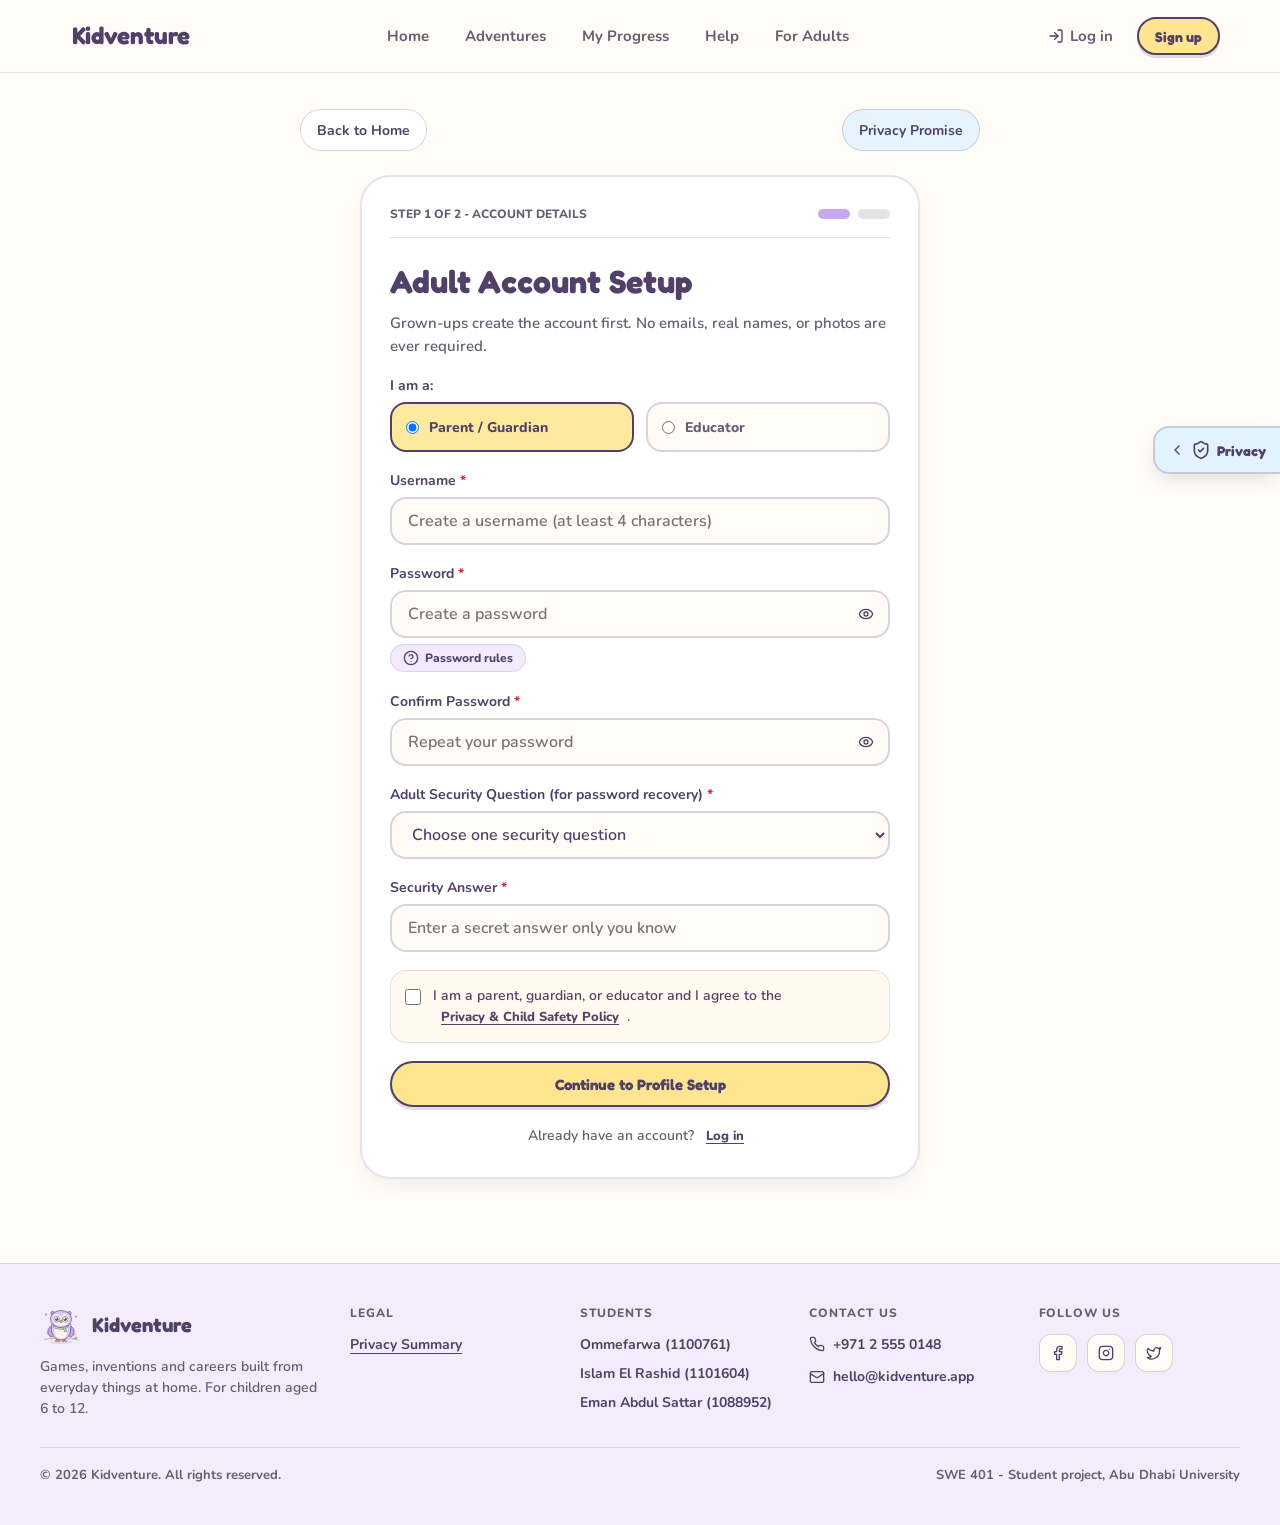
==== commit a9550f93: "Add files via upload Test and update the AI Prompts for Game-Inventor and Young-Inventors" ====
--- a/career-quest.html
+++ b/career-quest.html
@@ -3,7 +3,7 @@
   <head>
     <meta charset="UTF-8" />
     <meta name="viewport" content="width=device-width, initial-scale=1.0" />
-    <title>AI Career Quest | Kidventure</title>
+    <title>Career Quest | Kidventure</title>
     <meta
       name="description"
       content="Explore interactive real-world roleplay missions as a Doctor, Engineer, Astronaut, or Scientist on Kidventure."
@@ -37,6 +37,35 @@
       var user = requireSignedInUser('career-explorer');
       var root = document.getElementById('career-quest-root');
 
+      // Checks that a note is short, has real words, and has no web links or email addresses
+      function checkTextQuality(rawText, maxLength) {
+        var text = String(rawText || '').trim();
+        if (!text) return '';
+        if (text.length > maxLength) {
+          return 'That is a bit long! Please keep it under ' + maxLength + ' characters (about ' + Math.round(maxLength / 6) + ' words).';
+        }
+        if (/(https?:\/\/|www\.)|\S+@\S+|\b[\w-]+\.(com|net|org|io|co|app|me|ly|xyz|info|edu|gov|uk|ae)\b/i.test(text)) {
+          return 'Please do not type web links or email addresses here.';
+        }
+        var letters = text.match(/\p{L}/gu);
+        if (!letters || letters.length < 2) {
+          return 'Please use a few words to describe it, not just numbers, symbols, or emojis.';
+        }
+        return '';
+      }
+
+      // Items that are sharp, pointed, or hot, so they can never be used in a mission note
+      var UNSAFE_ITEMS = ['chopstick', 'knife', 'knive', 'scissor', 'skewer', 'needle', 'fork', 'razor', 'blade', 'matchstick', 'matchbox', 'candle', 'screwdriver', 'hammer', 'nail', 'magnet', 'battery', 'batteries', 'water bead', 'orbeez', 'balloon', 'cord', 'cable', 'charger', 'lighter', 'bleach', 'detergent', 'cleaner', 'medicine', 'pill', 'glass'];
+
+      // Returns the unsafe item found in some text, or '' if the text is fine
+      function findUnsafeItem(text) {
+        var lower = String(text || '').toLowerCase();
+        for (var i = 0; i < UNSAFE_ITEMS.length; i++) {
+          if (new RegExp('\\b' + UNSAFE_ITEMS[i] + '(e?s)?\\b').test(lower)) return UNSAFE_ITEMS[i];
+        }
+        return '';
+      }
+
       var questState = {
         step: 'select',
         profession: '',
@@ -46,8 +75,8 @@
         chosenChoiceId: '',
         targetScene: 1,
         choiceError: '',
+        choicesHistory: [],
         notes: '',
-        propImage: null,
         saved: false
       };
 
@@ -73,7 +102,7 @@
           '<div class="banner-card banner-mint">' +
             '<div class="banner-grid">' +
               '<div>' +
-                '<p class="small-label">AI Career Quest</p>' +
+                '<p class="small-label">Career Quest</p>' +
                 '<h1 class="banner-title">What Do You Want to Be Today?</h1>' +
                 '<p class="banner-desc">Pick a career, make real-world problem-solving choices, and see how each decision shapes your mission!</p>' +
               '</div>' +
@@ -116,7 +145,6 @@
               '<div class="panel-footer">' +
                 '<button type="button" data-go-back class="button button-white">' + drawSmallIcon('arrow-left', 'small-icon') + '<span>Back to Adventures</span></button>' +
                 '<div class="footer-actions">' +
-                  '<button type="button" id="preview-loading-btn" class="back-button back-button-mint">' + drawSmallIcon('eye', 'small-icon') + '<span>Preview Loading Screen</span></button>' +
                   '<button type="submit" class="button button-mint button-large"><span>Start Mission</span>' + drawSmallIcon('arrow-right', 'small-icon') + '</button>' +
                 '</div>' +
               '</div>' +
@@ -165,15 +193,14 @@
               '</div>' +
               '<div class="detail-box detail-cream detail-box-list">' +
                 '<div>' +
-                  '<h4 class="detail-box-title-small">Share Your Own Idea or Prop Photo (Optional)</h4>' +
-                  '<p class="detail-box-hint">Type or speak what you would do, or snap/upload a picture of a prop you are using!</p>' +
+                  '<h4 class="detail-box-title-small">Share Your Own Idea (Optional)</h4>' +
+                  '<p class="detail-box-hint">Type or speak what you would do in this mission!</p>' +
                 '</div>' +
                 '<div class="field-group">' +
                   '<label for="mission-notes-textarea" class="field-label">Your mission notes (Text or Voice)</label>' +
-                  '<textarea id="mission-notes-textarea" rows="2" placeholder="e.g., I drew a stethoscope badge or planned my own rescue step!" class="textarea-input">' + makeTextSafe(questState.notes) + '</textarea>' +
+                  '<textarea id="mission-notes-textarea" rows="2" placeholder="e.g., I would check on everyone first, then plan my own rescue step!" class="textarea-input">' + makeTextSafe(questState.notes) + '</textarea>' +
                 '</div>' +
                 '<div id="mission-voice-box"></div>' +
-                '<div id="mission-photo-box"></div>' +
               '</div>' +
               '<div class="panel-footer">' +
                 '<button type="button" data-change-career class="button button-white"><span>Change Profession</span></button>' +
@@ -240,16 +267,6 @@
             questState.selectError = '';
           };
 
-          document.getElementById('preview-loading-btn').onclick = function () {
-            questState.selectError = '';
-            questState.targetScene = 1;
-            questState.chosenChoiceId = '';
-            questState.saved = false;
-            questState.loadingError = '';
-            questState.step = 'loading';
-            drawCareerPage();
-          };
-
           document.getElementById('career-select-form').onsubmit = function (event) {
             event.preventDefault();
             if (!questState.profession) {
@@ -260,6 +277,7 @@
             questState.selectError = '';
             questState.targetScene = 1;
             questState.chosenChoiceId = '';
+            questState.choicesHistory = [];
             questState.saved = false;
             questState.loadingError = '';
             questState.step = 'loading';
@@ -321,9 +339,9 @@
               questState.scenario = null;
               questState.chosenChoiceId = '';
               questState.choiceError = '';
+              questState.choicesHistory = [];
               questState.loadingError = '';
               questState.notes = '';
-              questState.propImage = null;
               questState.saved = false;
               questState.step = 'select';
               drawCareerPage();
@@ -343,6 +361,7 @@
           if (notesTextarea) {
             notesTextarea.oninput = function () {
               questState.notes = notesTextarea.value;
+              questState.choiceError = '';
             };
           }
 
@@ -356,20 +375,8 @@
                 } else {
                   questState.notes = spokenText;
                 }
+                questState.choiceError = '';
                 if (notesTextarea) notesTextarea.value = questState.notes;
-              }
-            });
-          }
-
-          var photoBox = document.getElementById('mission-photo-box');
-          if (photoBox) {
-            setupPhotoPicker(photoBox, {
-              image: questState.propImage,
-              buttonAccentClass: 'button-mint',
-              uploadLabel: 'Upload Prop Photo',
-              sampleLabel: 'Use sample mission drawing',
-              onChange: function (chosenImage) {
-                questState.propImage = chosenImage;
               }
             });
           }
@@ -383,6 +390,40 @@
                 drawCareerPage();
                 return;
               }
+
+              // Check the mission notes for unsafe or inappropriate text before moving on
+              if (questState.notes.trim()) {
+                var notesProblem = checkInputText(questState.notes) || checkTextQuality(questState.notes, 300);
+                if (notesProblem) {
+                  questState.choiceError = notesProblem;
+                  drawCareerPage();
+                  return;
+                }
+                var unsafeInNotes = findUnsafeItem(questState.notes);
+                if (unsafeInNotes) {
+                  questState.choiceError = 'A ' + unsafeInNotes + ' can be unsafe, so we cannot use it in a mission. Try a different idea!';
+                  drawCareerPage();
+                  return;
+                }
+              }
+
+              // Save the choice picked on this scene for activity history
+              var pickedChoiceLabel = '';
+              var pickedChoiceSummary = '';
+              var sceneChoices = questState.scenario.choices || [];
+              for (var k = 0; k < sceneChoices.length; k++) {
+                if (sceneChoices[k].id === questState.chosenChoiceId) {
+                  pickedChoiceLabel = sceneChoices[k].label;
+                  pickedChoiceSummary = sceneChoices[k].summary;
+                }
+              }
+              questState.choicesHistory.push({
+                sceneNumber: questState.scenario.stepNumber,
+                question: questState.scenario.question || '',
+                choiceTitle: pickedChoiceLabel,
+                choiceSummary: pickedChoiceSummary
+              });
+
               questState.choiceError = '';
               if (questState.scenario.stepNumber === 1) {
                 questState.targetScene = 2;
@@ -402,6 +443,7 @@
               questState.targetScene = 1;
               questState.chosenChoiceId = '';
               questState.choiceError = '';
+              questState.choicesHistory = [];
               questState.saved = false;
               questState.loadingError = '';
               questState.step = 'loading';
@@ -416,9 +458,16 @@
               saveNewAdventure({
                 id: 'career-explorer-' + Date.now(),
                 feature: 'career-explorer',
+                activityName: 'AI Career Quest',
                 title: questState.profession + ' Career Quest',
                 domain: 'Think',
-                completedAt: 'Just now'
+                completedAt: getCurrentTimeText(),
+                details: {
+                  profession: questState.profession,
+                  choicesHistory: questState.choicesHistory,
+                  outcomeMessage: questState.scenario ? questState.scenario.outcomeMessage : '',
+                  notes: questState.notes.trim()
+                }
               });
               questState.saved = true;
               drawCareerPage();
@@ -433,4 +482,4 @@
       }
     </script>
   </body>
-</html>
+</html>
--- a/adventures.css
+++ b/adventures.css
@@ -281,7 +281,7 @@
 .detail-box-text {
   margin-top: 8px;
   font-size: 15px;
-  font-weight: 600;
+  font-weight: 700;
 }
 
 .detail-box-story {
@@ -292,9 +292,10 @@
 
 .detail-box-note {
   margin-top: 12px;
-  font-size: 12px;
-  font-weight: 700;
-  color: #625F70;
+  font-size: 15px;
+  font-weight: 700;
+  color: #514168;
+
 }
 
 .detail-box-hint {
